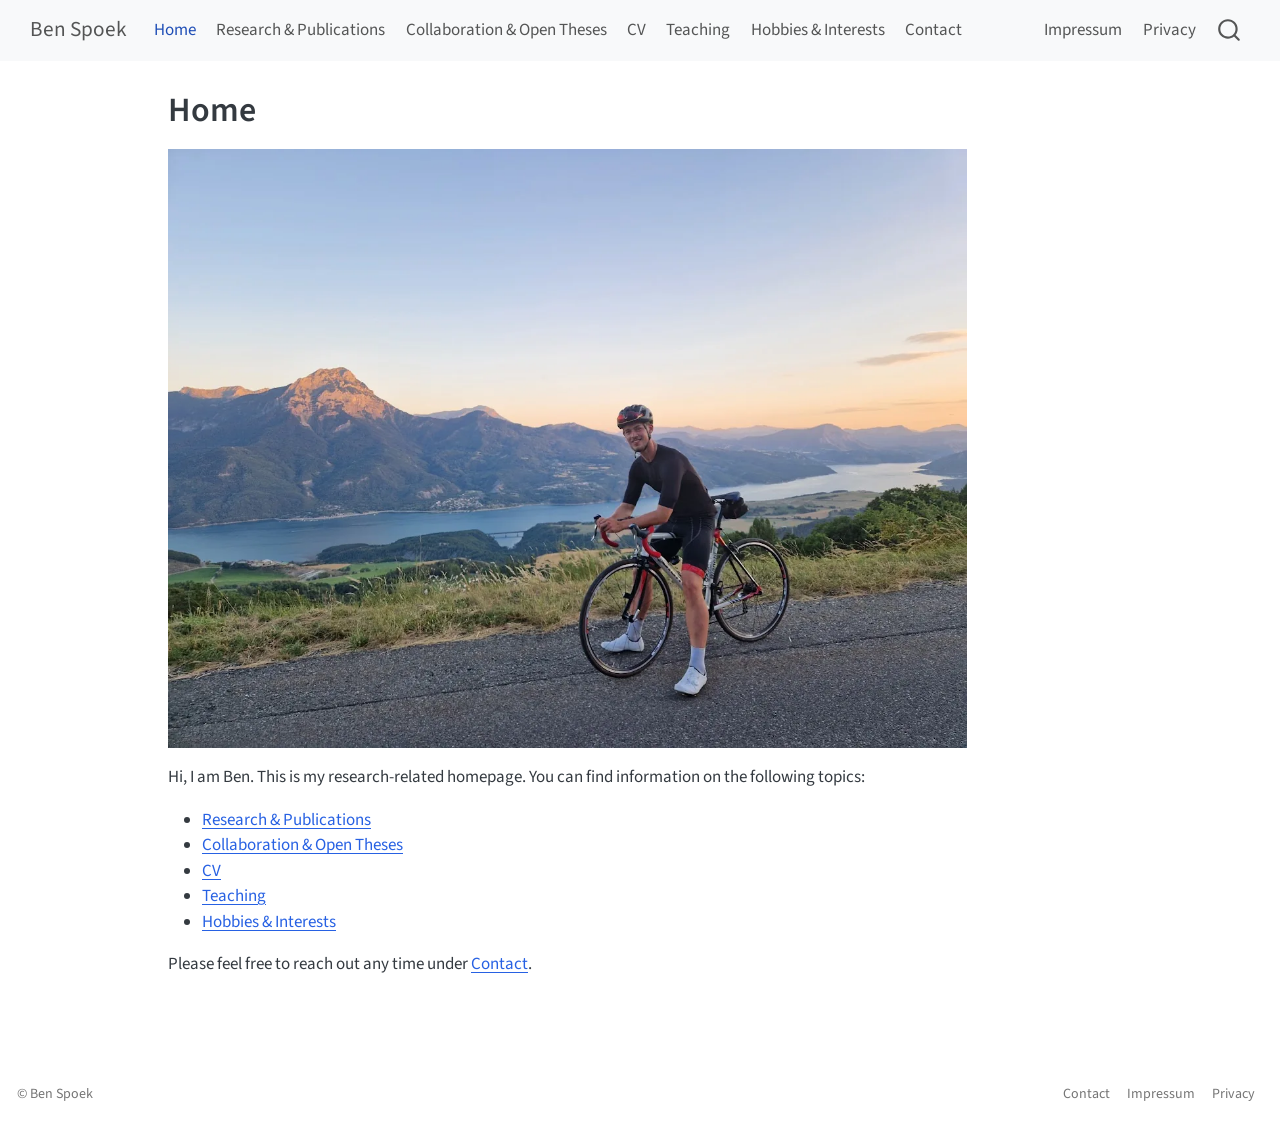
==== docs/index.html @ 50bba165 "initial commit" ====
<!DOCTYPE html>
<html xmlns="http://www.w3.org/1999/xhtml" lang="en" xml:lang="en"><head>

<meta charset="utf-8">
<meta name="generator" content="quarto-1.9.38">

<meta name="viewport" content="width=device-width, initial-scale=1.0, user-scalable=yes">


<title>Home – Ben Spoek</title>
<style>
/* Default styles provided by pandoc.
** See https://pandoc.org/MANUAL.html#variables-for-html for config info.
*/
code{white-space: pre-wrap;}
span.smallcaps{font-variant: small-caps;}
div.columns{display: flex; gap: min(4vw, 1.5em);}
div.column{flex: auto; overflow-x: auto;}
div.hanging-indent{margin-left: 1.5em; text-indent: -1.5em;}
ul.task-list{list-style: none;}
ul.task-list li input[type="checkbox"] {
  width: 0.8em;
  margin: 0 0.8em 0.2em -1em; /* quarto-specific, see https://github.com/quarto-dev/quarto-cli/issues/4556 */ 
  vertical-align: middle;
}
</style>


<script src="site_libs/quarto-nav/quarto-nav.js"></script>
<script src="site_libs/quarto-nav/headroom.min.js"></script>
<script src="site_libs/clipboard/clipboard.min.js"></script>
<script src="site_libs/quarto-search/autocomplete.umd.js"></script>
<script src="site_libs/quarto-search/fuse.min.js"></script>
<script src="site_libs/quarto-search/quarto-search.js"></script>
<meta name="quarto:offset" content="./">
<script src="site_libs/quarto-html/quarto.js" type="module"></script>
<script src="site_libs/quarto-html/tabsets/tabsets.js" type="module"></script>
<script src="site_libs/quarto-html/popper.min.js"></script>
<script src="site_libs/quarto-html/tippy.umd.min.js"></script>
<script src="site_libs/quarto-html/anchor.min.js"></script>
<link href="site_libs/quarto-html/tippy.css" rel="stylesheet">
<link href="site_libs/quarto-html/quarto-syntax-highlighting-15634bcf2e68342d4ad2dfa704d543f6.css" rel="stylesheet" id="quarto-text-highlighting-styles">
<script src="site_libs/bootstrap/bootstrap.min.js"></script>
<link href="site_libs/bootstrap/bootstrap-icons.css" rel="stylesheet">
<link href="site_libs/bootstrap/bootstrap-a0f9fd0d421825b736dc1bbcbcba2219.min.css" rel="stylesheet" append-hash="true" id="quarto-bootstrap" data-mode="light">
<script id="quarto-search-options" type="application/json">{
  "location": "navbar",
  "copy-button": false,
  "collapse-after": 3,
  "panel-placement": "end",
  "type": "overlay",
  "limit": 50,
  "keyboard-shortcut": [
    "f",
    "/",
    "s"
  ],
  "show-item-context": false,
  "language": {
    "search-no-results-text": "No results",
    "search-matching-documents-text": "matching documents",
    "search-copy-link-title": "Copy link to search",
    "search-hide-matches-text": "Hide additional matches",
    "search-more-match-text": "more match in this document",
    "search-more-matches-text": "more matches in this document",
    "search-clear-button-title": "Clear",
    "search-text-placeholder": "",
    "search-detached-cancel-button-title": "Cancel",
    "search-submit-button-title": "Submit",
    "search-label": "Search"
  }
}</script>


<link rel="stylesheet" href="styles.css">
</head>

<body class="nav-fixed quarto-light">

<div id="quarto-search-results"></div>
  <header id="quarto-header" class="headroom fixed-top">
    <nav class="navbar navbar-expand-lg " data-bs-theme="dark">
      <div class="navbar-container container-fluid">
      <div class="navbar-brand-container mx-auto">
    <a class="navbar-brand" href="./index.html">
    <span class="navbar-title">Ben Spoek</span>
    </a>
  </div>
            <div id="quarto-search" class="" title="Search"></div>
          <button class="navbar-toggler" type="button" data-bs-toggle="collapse" data-bs-target="#navbarCollapse" aria-controls="navbarCollapse" role="menu" aria-expanded="false" aria-label="Toggle navigation" onclick="if (window.quartoToggleHeadroom) { window.quartoToggleHeadroom(); }">
  <span class="navbar-toggler-icon"></span>
</button>
          <div class="collapse navbar-collapse" id="navbarCollapse">
            <ul class="navbar-nav navbar-nav-scroll me-auto">
  <li class="nav-item">
    <a class="nav-link active" href="./index.html" aria-current="page"> 
<span class="menu-text">Home</span></a>
  </li>  
  <li class="nav-item">
    <a class="nav-link" href="./research.html"> 
<span class="menu-text">Research &amp; Publications</span></a>
  </li>  
  <li class="nav-item">
    <a class="nav-link" href="./theses.html"> 
<span class="menu-text">Collaboration &amp; Open Theses</span></a>
  </li>  
  <li class="nav-item">
    <a class="nav-link" href="./cv.html"> 
<span class="menu-text">CV</span></a>
  </li>  
  <li class="nav-item">
    <a class="nav-link" href="./teaching.html"> 
<span class="menu-text">Teaching</span></a>
  </li>  
  <li class="nav-item">
    <a class="nav-link" href="./hobbies.html"> 
<span class="menu-text">Hobbies &amp; Interests</span></a>
  </li>  
  <li class="nav-item">
    <a class="nav-link" href="./contact.html"> 
<span class="menu-text">Contact</span></a>
  </li>  
</ul>
            <ul class="navbar-nav navbar-nav-scroll ms-auto">
  <li class="nav-item">
    <a class="nav-link" href="./impressum.html"> 
<span class="menu-text">Impressum</span></a>
  </li>  
  <li class="nav-item">
    <a class="nav-link" href="./privacy.html"> 
<span class="menu-text">Privacy</span></a>
  </li>  
</ul>
          </div> <!-- /navcollapse -->
            <div class="quarto-navbar-tools">
</div>
      </div> <!-- /container-fluid -->
    </nav>
</header>
<!-- content -->
<div id="quarto-content" class="quarto-container page-columns page-rows-contents page-layout-article page-navbar">
<!-- sidebar -->
<!-- margin-sidebar -->
    <div id="quarto-margin-sidebar" class="sidebar margin-sidebar zindex-bottom">
        
    </div>
<!-- main -->
<main class="content" id="quarto-document-content">

<header id="title-block-header" class="quarto-title-block default">
<div class="quarto-title">
<h1 class="title">Home</h1>
</div>



<div class="quarto-title-meta">

    
  
    
  </div>
  


</header>


<p><img src="assets/ben-spoek-home.webp" alt="Ben Spoek cycling in the mountains" class="home-photo"></p>
<p>Hi, I am Ben. This is my research-related homepage. You can find information on the following topics:</p>
<ul>
<li><a href="./research.html">Research &amp; Publications</a></li>
<li><a href="./theses.html">Collaboration &amp; Open Theses</a></li>
<li><a href="./cv.html">CV</a></li>
<li><a href="./teaching.html">Teaching</a></li>
<li><a href="./hobbies.html">Hobbies &amp; Interests</a></li>
</ul>
<p>Please feel free to reach out any time under <a href="./contact.html">Contact</a>.</p>



</main> <!-- /main -->
<script id="quarto-html-after-body" type="application/javascript">
  window.document.addEventListener("DOMContentLoaded", function (event) {
    const icon = "";
    const anchorJS = new window.AnchorJS();
    anchorJS.options = {
      placement: 'right',
      icon: icon
    };
    anchorJS.add('.anchored');
    const isCodeAnnotation = (el) => {
      for (const clz of el.classList) {
        if (clz.startsWith('code-annotation-')) {                     
          return true;
        }
      }
      return false;
    }
    const onCopySuccess = function(e) {
      // button target
      const button = e.trigger;
      // don't keep focus
      button.blur();
      // flash "checked"
      button.classList.add('code-copy-button-checked');
      var currentTitle = button.getAttribute("title");
      button.setAttribute("title", "Copied!");
      let tooltip;
      if (window.bootstrap) {
        button.setAttribute("data-bs-toggle", "tooltip");
        button.setAttribute("data-bs-placement", "left");
        button.setAttribute("data-bs-title", "Copied!");
        tooltip = new bootstrap.Tooltip(button, 
          { trigger: "manual", 
            customClass: "code-copy-button-tooltip",
            offset: [0, -8]});
        tooltip.show();    
      }
      setTimeout(function() {
        if (tooltip) {
          tooltip.hide();
          button.removeAttribute("data-bs-title");
          button.removeAttribute("data-bs-toggle");
          button.removeAttribute("data-bs-placement");
        }
        button.setAttribute("title", currentTitle);
        button.classList.remove('code-copy-button-checked');
      }, 1000);
      // clear code selection
      e.clearSelection();
    }
    const getTextToCopy = function(trigger) {
      const outerScaffold = trigger.parentElement.cloneNode(true);
      const codeEl = outerScaffold.querySelector('code');
      for (const childEl of codeEl.children) {
        if (isCodeAnnotation(childEl)) {
          childEl.remove();
        }
      }
      return codeEl.innerText;
    }
    const clipboard = new window.ClipboardJS('.code-copy-button:not([data-in-quarto-modal])', {
      text: getTextToCopy
    });
    clipboard.on('success', onCopySuccess);
    if (window.document.getElementById('quarto-embedded-source-code-modal')) {
      const clipboardModal = new window.ClipboardJS('.code-copy-button[data-in-quarto-modal]', {
        text: getTextToCopy,
        container: window.document.getElementById('quarto-embedded-source-code-modal')
      });
      clipboardModal.on('success', onCopySuccess);
    }
      var localhostRegex = new RegExp(/^(?:http|https):\/\/localhost\:?[0-9]*\//);
      var mailtoRegex = new RegExp(/^mailto:/);
        var filterRegex = new RegExp("https:\/\/benspoek\.github\.io");
      var isInternal = (href) => {
          return filterRegex.test(href) || localhostRegex.test(href) || mailtoRegex.test(href);
      }
      // Inspect non-navigation links and adorn them if external
     var links = window.document.querySelectorAll('a[href]:not(.nav-link):not(.navbar-brand):not(.toc-action):not(.sidebar-link):not(.sidebar-item-toggle):not(.pagination-link):not(.no-external):not([aria-hidden]):not(.dropdown-item):not(.quarto-navigation-tool):not(.about-link)');
      for (var i=0; i<links.length; i++) {
        const link = links[i];
        if (!isInternal(link.href)) {
          // undo the damage that might have been done by quarto-nav.js in the case of
          // links that we want to consider external
          if (link.dataset.originalHref !== undefined) {
            link.href = link.dataset.originalHref;
          }
        }
      }
    function tippyHover(el, contentFn, onTriggerFn, onUntriggerFn) {
      const config = {
        allowHTML: true,
        maxWidth: 500,
        delay: 100,
        arrow: false,
        appendTo: function(el) {
            return el.parentElement;
        },
        interactive: true,
        interactiveBorder: 10,
        theme: 'quarto',
        placement: 'bottom-start',
      };
      if (contentFn) {
        config.content = contentFn;
      }
      if (onTriggerFn) {
        config.onTrigger = onTriggerFn;
      }
      if (onUntriggerFn) {
        config.onUntrigger = onUntriggerFn;
      }
      window.tippy(el, config); 
    }
    const noterefs = window.document.querySelectorAll('a[role="doc-noteref"]');
    for (var i=0; i<noterefs.length; i++) {
      const ref = noterefs[i];
      tippyHover(ref, function() {
        // use id or data attribute instead here
        let href = ref.getAttribute('data-footnote-href') || ref.getAttribute('href');
        try { href = new URL(href).hash; } catch {}
        const id = href.replace(/^#\/?/, "");
        const note = window.document.getElementById(id);
        if (note) {
          return note.innerHTML;
        } else {
          return "";
        }
      });
    }
    const xrefs = window.document.querySelectorAll('a.quarto-xref');
    const processXRef = (id, note) => {
      // Strip column container classes
      const stripColumnClz = (el) => {
        el.classList.remove("page-full", "page-columns");
        if (el.children) {
          for (const child of el.children) {
            stripColumnClz(child);
          }
        }
      }
      stripColumnClz(note)
      if (id === null || id.startsWith('sec-')) {
        // Special case sections, only their first couple elements
        const container = document.createElement("div");
        if (note.children && note.children.length > 2) {
          container.appendChild(note.children[0].cloneNode(true));
          for (let i = 1; i < note.children.length; i++) {
            const child = note.children[i];
            if (child.tagName === "P" && child.innerText === "") {
              continue;
            } else {
              container.appendChild(child.cloneNode(true));
              break;
            }
          }
          if (window.Quarto?.typesetMath) {
            window.Quarto.typesetMath(container);
          }
          return container.innerHTML
        } else {
          if (window.Quarto?.typesetMath) {
            window.Quarto.typesetMath(note);
          }
          return note.innerHTML;
        }
      } else {
        // Remove any anchor links if they are present
        const anchorLink = note.querySelector('a.anchorjs-link');
        if (anchorLink) {
          anchorLink.remove();
        }
        if (window.Quarto?.typesetMath) {
          window.Quarto.typesetMath(note);
        }
        if (note.classList.contains("callout")) {
          return note.outerHTML;
        } else {
          return note.innerHTML;
        }
      }
    }
    for (var i=0; i<xrefs.length; i++) {
      const xref = xrefs[i];
      tippyHover(xref, undefined, function(instance) {
        instance.disable();
        let url = xref.getAttribute('href');
        let hash = undefined; 
        if (url.startsWith('#')) {
          hash = url;
        } else {
          try { hash = new URL(url).hash; } catch {}
        }
        if (hash) {
          const id = hash.replace(/^#\/?/, "");
          const note = window.document.getElementById(id);
          if (note !== null) {
            try {
              const html = processXRef(id, note.cloneNode(true));
              instance.setContent(html);
            } finally {
              instance.enable();
              instance.show();
            }
          } else {
            // See if we can fetch this
            fetch(url.split('#')[0])
            .then(res => res.text())
            .then(html => {
              const parser = new DOMParser();
              const htmlDoc = parser.parseFromString(html, "text/html");
              const note = htmlDoc.getElementById(id);
              if (note !== null) {
                const html = processXRef(id, note);
                instance.setContent(html);
              } 
            }).finally(() => {
              instance.enable();
              instance.show();
            });
          }
        } else {
          // See if we can fetch a full url (with no hash to target)
          // This is a special case and we should probably do some content thinning / targeting
          fetch(url)
          .then(res => res.text())
          .then(html => {
            const parser = new DOMParser();
            const htmlDoc = parser.parseFromString(html, "text/html");
            const note = htmlDoc.querySelector('main.content');
            if (note !== null) {
              // This should only happen for chapter cross references
              // (since there is no id in the URL)
              // remove the first header
              if (note.children.length > 0 && note.children[0].tagName === "HEADER") {
                note.children[0].remove();
              }
              const html = processXRef(null, note);
              instance.setContent(html);
            } 
          }).finally(() => {
            instance.enable();
            instance.show();
          });
        }
      }, function(instance) {
      });
    }
        let selectedAnnoteEl;
        const selectorForAnnotation = ( cell, annotation) => {
          let cellAttr = 'data-code-cell="' + cell + '"';
          let lineAttr = 'data-code-annotation="' +  annotation + '"';
          const selector = 'span[' + cellAttr + '][' + lineAttr + ']';
          return selector;
        }
        const selectCodeLines = (annoteEl) => {
          const doc = window.document;
          const targetCell = annoteEl.getAttribute("data-target-cell");
          const targetAnnotation = annoteEl.getAttribute("data-target-annotation");
          const annoteSpan = window.document.querySelector(selectorForAnnotation(targetCell, targetAnnotation));
          const lines = annoteSpan.getAttribute("data-code-lines").split(",");
          const lineIds = lines.map((line) => {
            return targetCell + "-" + line;
          })
          let top = null;
          let height = null;
          let parent = null;
          if (lineIds.length > 0) {
              //compute the position of the single el (top and bottom and make a div)
              const el = window.document.getElementById(lineIds[0]);
              top = el.offsetTop;
              height = el.offsetHeight;
              parent = el.parentElement.parentElement;
            if (lineIds.length > 1) {
              const lastEl = window.document.getElementById(lineIds[lineIds.length - 1]);
              const bottom = lastEl.offsetTop + lastEl.offsetHeight;
              height = bottom - top;
            }
            if (top !== null && height !== null && parent !== null) {
              // cook up a div (if necessary) and position it 
              let div = window.document.getElementById("code-annotation-line-highlight");
              if (div === null) {
                div = window.document.createElement("div");
                div.setAttribute("id", "code-annotation-line-highlight");
                div.style.position = 'absolute';
                parent.appendChild(div);
              }
              div.style.top = top - 2 + "px";
              div.style.height = height + 4 + "px";
              div.style.left = 0;
              let gutterDiv = window.document.getElementById("code-annotation-line-highlight-gutter");
              if (gutterDiv === null) {
                gutterDiv = window.document.createElement("div");
                gutterDiv.setAttribute("id", "code-annotation-line-highlight-gutter");
                gutterDiv.style.position = 'absolute';
                const codeCell = window.document.getElementById(targetCell);
                const gutter = codeCell.querySelector('.code-annotation-gutter');
                gutter.appendChild(gutterDiv);
              }
              gutterDiv.style.top = top - 2 + "px";
              gutterDiv.style.height = height + 4 + "px";
            }
            selectedAnnoteEl = annoteEl;
          }
        };
        const unselectCodeLines = () => {
          const elementsIds = ["code-annotation-line-highlight", "code-annotation-line-highlight-gutter"];
          elementsIds.forEach((elId) => {
            const div = window.document.getElementById(elId);
            if (div) {
              div.remove();
            }
          });
          selectedAnnoteEl = undefined;
        };
          // Handle positioning of the toggle
      window.addEventListener(
        "resize",
        throttle(() => {
          elRect = undefined;
          if (selectedAnnoteEl) {
            selectCodeLines(selectedAnnoteEl);
          }
        }, 10)
      );
      function throttle(fn, ms) {
      let throttle = false;
      let timer;
        return (...args) => {
          if(!throttle) { // first call gets through
              fn.apply(this, args);
              throttle = true;
          } else { // all the others get throttled
              if(timer) clearTimeout(timer); // cancel #2
              timer = setTimeout(() => {
                fn.apply(this, args);
                timer = throttle = false;
              }, ms);
          }
        };
      }
        // Attach click handler to the DT
        const annoteDls = window.document.querySelectorAll('dt[data-target-cell]');
        for (const annoteDlNode of annoteDls) {
          annoteDlNode.addEventListener('click', (event) => {
            const clickedEl = event.target;
            if (clickedEl !== selectedAnnoteEl) {
              unselectCodeLines();
              const activeEl = window.document.querySelector('dt[data-target-cell].code-annotation-active');
              if (activeEl) {
                activeEl.classList.remove('code-annotation-active');
              }
              selectCodeLines(clickedEl);
              clickedEl.classList.add('code-annotation-active');
            } else {
              // Unselect the line
              unselectCodeLines();
              clickedEl.classList.remove('code-annotation-active');
            }
          });
        }
    const findCites = (el) => {
      const parentEl = el.parentElement;
      if (parentEl) {
        const cites = parentEl.dataset.cites;
        if (cites) {
          return {
            el,
            cites: cites.split(' ')
          };
        } else {
          return findCites(el.parentElement)
        }
      } else {
        return undefined;
      }
    };
    var bibliorefs = window.document.querySelectorAll('a[role="doc-biblioref"]');
    for (var i=0; i<bibliorefs.length; i++) {
      const ref = bibliorefs[i];
      const citeInfo = findCites(ref);
      if (citeInfo) {
        tippyHover(citeInfo.el, function() {
          var popup = window.document.createElement('div');
          citeInfo.cites.forEach(function(cite) {
            var citeDiv = window.document.createElement('div');
            citeDiv.classList.add('hanging-indent');
            citeDiv.classList.add('csl-entry');
            var biblioDiv = window.document.getElementById('ref-' + cite);
            if (biblioDiv) {
              citeDiv.innerHTML = biblioDiv.innerHTML;
            }
            popup.appendChild(citeDiv);
          });
          return popup.innerHTML;
        });
      }
    }
  });
  </script>
</div> <!-- /content -->
<footer class="footer">
  <div class="nav-footer">
    <div class="nav-footer-left">
<p>© Ben Spoek</p>
</div>   
    <div class="nav-footer-center">
      &nbsp;
    </div>
    <div class="nav-footer-right">
      <ul class="footer-items list-unstyled">
    <li class="nav-item">
    <a class="nav-link" href="./contact.html">
<p>Contact</p>
</a>
  </li>  
    <li class="nav-item">
    <a class="nav-link" href="./impressum.html">
<p>Impressum</p>
</a>
  </li>  
    <li class="nav-item">
    <a class="nav-link" href="./privacy.html">
<p>Privacy</p>
</a>
  </li>  
</ul>
    </div>
  </div>
</footer>




</body></html>
---- docs/site_libs/quarto-html/tippy.css ----
.tippy-box[data-animation=fade][data-state=hidden]{opacity:0}[data-tippy-root]{max-width:calc(100vw - 10px)}.tippy-box{position:relative;background-color:#333;color:#fff;border-radius:4px;font-size:14px;line-height:1.4;white-space:normal;outline:0;transition-property:transform,visibility,opacity}.tippy-box[data-placement^=top]>.tippy-arrow{bottom:0}.tippy-box[data-placement^=top]>.tippy-arrow:before{bottom:-7px;left:0;border-width:8px 8px 0;border-top-color:initial;transform-origin:center top}.tippy-box[data-placement^=bottom]>.tippy-arrow{top:0}.tippy-box[data-placement^=bottom]>.tippy-arrow:before{top:-7px;left:0;border-width:0 8px 8px;border-bottom-color:initial;transform-origin:center bottom}.tippy-box[data-placement^=left]>.tippy-arrow{right:0}.tippy-box[data-placement^=left]>.tippy-arrow:before{border-width:8px 0 8px 8px;border-left-color:initial;right:-7px;transform-origin:center left}.tippy-box[data-placement^=right]>.tippy-arrow{left:0}.tippy-box[data-placement^=right]>.tippy-arrow:before{left:-7px;border-width:8px 8px 8px 0;border-right-color:initial;transform-origin:center right}.tippy-box[data-inertia][data-state=visible]{transition-timing-function:cubic-bezier(.54,1.5,.38,1.11)}.tippy-arrow{width:16px;height:16px;color:#333}.tippy-arrow:before{content:"";position:absolute;border-color:transparent;border-style:solid}.tippy-content{position:relative;padding:5px 9px;z-index:1}
---- docs/site_libs/quarto-html/quarto-syntax-highlighting-15634bcf2e68342d4ad2dfa704d543f6.css ----
/* quarto syntax highlight colors */
:root {
  --quarto-hl-ot-color: #003B4F;
  --quarto-hl-at-color: #657422;
  --quarto-hl-ss-color: #20794D;
  --quarto-hl-an-color: #5E5E5E;
  --quarto-hl-fu-color: #4758AB;
  --quarto-hl-st-color: #20794D;
  --quarto-hl-cf-color: #003B4F;
  --quarto-hl-op-color: #5E5E5E;
  --quarto-hl-er-color: #AD0000;
  --quarto-hl-bn-color: #AD0000;
  --quarto-hl-al-color: #AD0000;
  --quarto-hl-va-color: #111111;
  --quarto-hl-bu-color: inherit;
  --quarto-hl-ex-color: inherit;
  --quarto-hl-pp-color: #AD0000;
  --quarto-hl-in-color: #5E5E5E;
  --quarto-hl-vs-color: #20794D;
  --quarto-hl-wa-color: #5E5E5E;
  --quarto-hl-do-color: #5E5E5E;
  --quarto-hl-im-color: #00769E;
  --quarto-hl-ch-color: #20794D;
  --quarto-hl-dt-color: #AD0000;
  --quarto-hl-fl-color: #AD0000;
  --quarto-hl-co-color: #5E5E5E;
  --quarto-hl-cv-color: #5E5E5E;
  --quarto-hl-cn-color: #8f5902;
  --quarto-hl-sc-color: #5E5E5E;
  --quarto-hl-dv-color: #AD0000;
  --quarto-hl-kw-color: #003B4F;
}

/* other quarto variables */
:root {
  --quarto-font-monospace: SFMono-Regular, Menlo, Monaco, Consolas, "Liberation Mono", "Courier New", monospace;
}

/* syntax highlight based on Pandoc's rules */
pre > code.sourceCode > span {
  color: #003B4F;
}

code.sourceCode > span {
  color: #003B4F;
}

div.sourceCode,
div.sourceCode pre.sourceCode {
  color: #003B4F;
}

/* Normal */
code span {
  color: #003B4F;
}

/* Alert */
code span.al {
  color: #AD0000;
  font-style: inherit;
}

/* Annotation */
code span.an {
  color: #5E5E5E;
  font-style: inherit;
}

/* Attribute */
code span.at {
  color: #657422;
  font-style: inherit;
}

/* BaseN */
code span.bn {
  color: #AD0000;
  font-style: inherit;
}

/* BuiltIn */
code span.bu {
  font-style: inherit;
}

/* ControlFlow */
code span.cf {
  color: #003B4F;
  font-weight: bold;
  font-style: inherit;
}

/* Char */
code span.ch {
  color: #20794D;
  font-style: inherit;
}

/* Constant */
code span.cn {
  color: #8f5902;
  font-style: inherit;
}

/* Comment */
code span.co {
  color: #5E5E5E;
  font-style: inherit;
}

/* CommentVar */
code span.cv {
  color: #5E5E5E;
  font-style: italic;
}

/* Documentation */
code span.do {
  color: #5E5E5E;
  font-style: italic;
}

/* DataType */
code span.dt {
  color: #AD0000;
  font-style: inherit;
}

/* DecVal */
code span.dv {
  color: #AD0000;
  font-style: inherit;
}

/* Error */
code span.er {
  color: #AD0000;
  font-style: inherit;
}

/* Extension */
code span.ex {
  font-style: inherit;
}

/* Float */
code span.fl {
  color: #AD0000;
  font-style: inherit;
}

/* Function */
code span.fu {
  color: #4758AB;
  font-style: inherit;
}

/* Import */
code span.im {
  color: #00769E;
  font-style: inherit;
}

/* Information */
code span.in {
  color: #5E5E5E;
  font-style: inherit;
}

/* Keyword */
code span.kw {
  color: #003B4F;
  font-weight: bold;
  font-style: inherit;
}

/* Operator */
code span.op {
  color: #5E5E5E;
  font-style: inherit;
}

/* Other */
code span.ot {
  color: #003B4F;
  font-style: inherit;
}

/* Preprocessor */
code span.pp {
  color: #AD0000;
  font-style: inherit;
}

/* SpecialChar */
code span.sc {
  color: #5E5E5E;
  font-style: inherit;
}

/* SpecialString */
code span.ss {
  color: #20794D;
  font-style: inherit;
}

/* String */
code span.st {
  color: #20794D;
  font-style: inherit;
}

/* Variable */
code span.va {
  color: #111111;
  font-style: inherit;
}

/* VerbatimString */
code span.vs {
  color: #20794D;
  font-style: inherit;
}

/* Warning */
code span.wa {
  color: #5E5E5E;
  font-style: italic;
}

.prevent-inlining {
  content: "</";
}

/*# sourceMappingURL=f23921c56f73e400b49028c9186a1aa0.css.map */
---- docs/styles.css ----
.hobby-gallery {
  display: grid;
  grid-template-columns: repeat(auto-fit, minmax(220px, 1fr));
  gap: 1rem;
  margin-top: 1.5rem;
}

.hobby-gallery figure {
  margin: 0;
}

.hobby-gallery img {
  width: 100%;
  height: auto;
  border-radius: 6px;
}

.hobby-gallery figcaption {
  margin-top: 0.35rem;
  color: #555;
  font-size: 0.95rem;
}

.home-photo {
  width: 100%;
}

.thesis-entry {
  border: 1px solid #dee2e6;
  border-radius: 6px;
  padding: 1rem;
  margin: 1rem 0;
}

.thesis-entry h4 {
  margin-top: 0;
}

.thesis-meta {
  display: grid;
  gap: 0.25rem;
  margin: 0.75rem 0;
}

.thesis-description {
  margin-top: 0.75rem;
}

.thesis-description summary {
  cursor: pointer;
  font-weight: 600;
}

.thesis-note {
  margin-bottom: 0;
  color: #555;
}

.research-entry,
.publication-entry {
  border: 1px solid #dee2e6;
  border-radius: 6px;
  padding: 1rem;
  margin: 1rem 0;
}

.research-entry h3,
.publication-entry h3 {
  margin-top: 0;
}

.publication-meta {
  display: grid;
  gap: 0.25rem;
  margin: 0.75rem 0;
}

.publication-description {
  margin-top: 0.75rem;
}

.publication-description summary {
  cursor: pointer;
  font-weight: 600;
}

.application-interests {
  display: grid;
  grid-template-columns: minmax(0, 1.2fr) minmax(220px, 0.8fr);
  gap: 1.25rem;
  align-items: start;
  margin: 1rem 0;
}

.application-interests figure {
  margin: 0;
}

.application-interests > p {
  margin: 0;
}

.application-interests img {
  width: 100%;
  aspect-ratio: 4 / 5;
  object-fit: cover;
  border-radius: 6px;
}

.application-interests figcaption {
  margin-top: 0.35rem;
  color: #555;
  font-size: 0.95rem;
}

@media (max-width: 700px) {
  .application-interests {
    grid-template-columns: 1fr;
  }
}
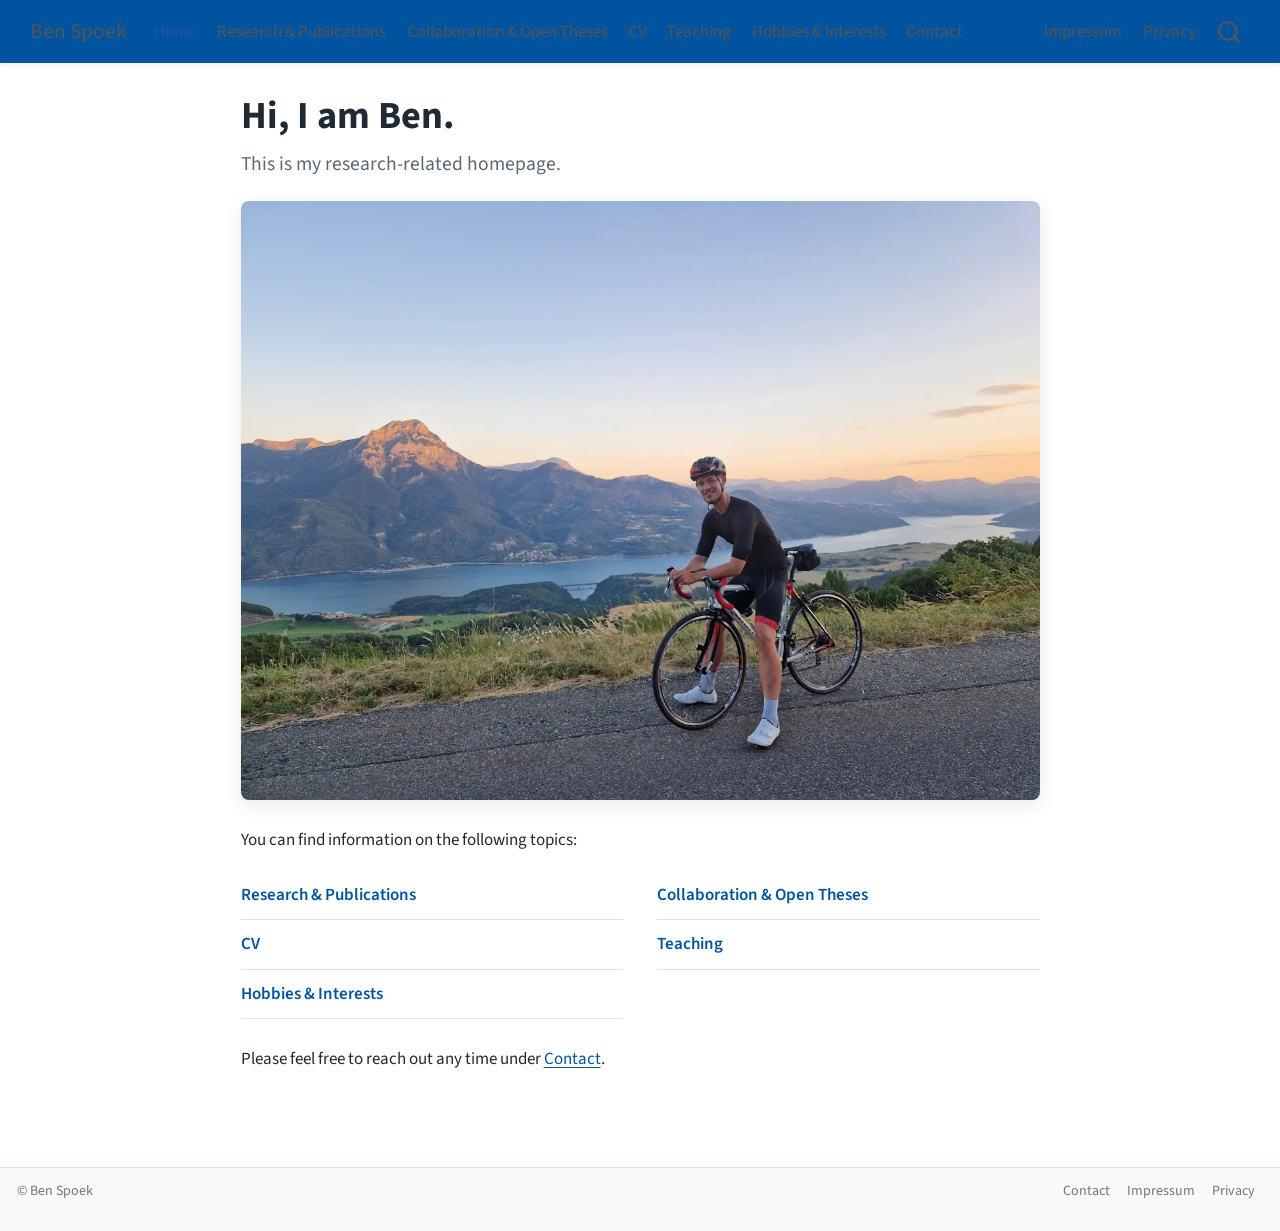
==== commit c8a578fd: "edit minor fixes" ====
--- a/docs/index.html
+++ b/docs/index.html
@@ -7,7 +7,7 @@
 <meta name="viewport" content="width=device-width, initial-scale=1.0, user-scalable=yes">
 
 
-<title>Home – Ben Spoek</title>
+<title>Predictive Control and Energy Systems Research – Ben Spoek</title>
 <style>
 /* Default styles provided by pandoc.
 ** See https://pandoc.org/MANUAL.html#variables-for-html for config info.
@@ -75,7 +75,7 @@
 <link rel="stylesheet" href="styles.css">
 </head>
 
-<body class="nav-fixed quarto-light">
+<body class="nav-fixed home-page fullcontent quarto-light">
 
 <div id="quarto-search-results"></div>
   <header id="quarto-header" class="headroom fixed-top">
@@ -141,9 +141,7 @@
 <div id="quarto-content" class="quarto-container page-columns page-rows-contents page-layout-article page-navbar">
 <!-- sidebar -->
 <!-- margin-sidebar -->
-    <div id="quarto-margin-sidebar" class="sidebar margin-sidebar zindex-bottom">
-        
-    </div>
+    
 <!-- main -->
 <main class="content" id="quarto-document-content">
 
@@ -166,8 +164,17 @@
 </header>
 
 
+<div class="home-intro">
+<h1 class="home-greeting">
+Hi, I am Ben.
+</h1>
+<p class="home-lead">
+This is my research-related homepage.
+</p>
+</div>
 <p><img src="assets/ben-spoek-home.webp" alt="Ben Spoek cycling in the mountains" class="home-photo"></p>
-<p>Hi, I am Ben. This is my research-related homepage. You can find information on the following topics:</p>
+<p>You can find information on the following topics:</p>
+<div class="home-topics">
 <ul>
 <li><a href="./research.html">Research &amp; Publications</a></li>
 <li><a href="./theses.html">Collaboration &amp; Open Theses</a></li>
@@ -175,6 +182,7 @@
 <li><a href="./teaching.html">Teaching</a></li>
 <li><a href="./hobbies.html">Hobbies &amp; Interests</a></li>
 </ul>
+</div>
 <p>Please feel free to reach out any time under <a href="./contact.html">Contact</a>.</p>
 
 
--- a/docs/styles.css
+++ b/docs/styles.css
@@ -1,15 +1,93 @@
+:root {
+  --site-accent: #00549f;
+  --site-accent-dark: #003b70;
+  --site-ink: #202a33;
+  --site-muted: #5a6672;
+  --site-border: #dbe3ea;
+  --site-surface: #f7f9fb;
+  --bs-primary: var(--site-accent);
+  --bs-link-color: var(--site-accent);
+  --bs-link-hover-color: var(--site-accent-dark);
+}
+
+body {
+  color: var(--site-ink);
+  line-height: 1.65;
+}
+
+main a {
+  color: var(--site-accent);
+  text-decoration-thickness: 1px;
+  text-underline-offset: 0.16em;
+}
+
+main a:hover {
+  color: var(--site-accent-dark);
+}
+
+main h1,
+main h2,
+main h3,
+main h4 {
+  color: var(--site-ink);
+  letter-spacing: 0;
+}
+
+main h2 {
+  padding-bottom: 0.35rem;
+  border-bottom: 1px solid var(--site-border);
+}
+
+.navbar {
+  background-color: var(--site-accent);
+  box-shadow: 0 1px 6px rgb(23 39 52 / 12%);
+}
+
+.navbar .nav-link.active {
+  font-weight: 600;
+}
+
+.nav-footer {
+  background: var(--site-surface);
+  border-top: 1px solid var(--site-border);
+}
+
+.home-intro {
+  max-width: 52rem;
+  margin-bottom: 1.25rem;
+}
+
+.home-page #title-block-header {
+  display: none;
+}
+
+.home-greeting {
+  margin: 0;
+  color: var(--site-ink);
+  font-size: 2.25rem;
+  font-weight: 700;
+  line-height: 1.2;
+}
+
+.home-lead {
+  margin: 0.45rem 0 0;
+  color: var(--site-muted);
+  font-size: 1.15rem;
+}
+
 .hobby-gallery {
-  display: grid;
-  grid-template-columns: repeat(auto-fit, minmax(220px, 1fr));
-  gap: 1rem;
+  column-count: 3;
+  column-gap: 1rem;
   margin-top: 1.5rem;
 }
 
 .hobby-gallery figure {
-  margin: 0;
+  break-inside: avoid;
+  margin: 0 0 1rem;
 }
 
 .hobby-gallery img {
+  display: block;
   width: 100%;
   height: auto;
   border-radius: 6px;
@@ -22,14 +100,41 @@
 }
 
 .home-photo {
+  display: block;
   width: 100%;
+  height: auto;
+  margin: 0.5rem 0 1.5rem;
+  border-radius: 8px;
+  box-shadow: 0 5px 18px rgb(23 39 52 / 10%);
+}
+
+.home-topics ul {
+  display: grid;
+  grid-template-columns: repeat(2, minmax(0, 1fr));
+  gap: 0 2rem;
+  padding: 0;
+  margin: 0.4rem 0 1.5rem;
+  list-style: none;
+}
+
+.home-topics li {
+  padding: 0.6rem 0;
+  border-bottom: 1px solid var(--site-border);
+}
+
+.home-topics a {
+  font-weight: 600;
+  text-decoration: none;
 }
 
 .thesis-entry {
-  border: 1px solid #dee2e6;
-  border-radius: 6px;
-  padding: 1rem;
+  border: 1px solid var(--site-border);
+  border-left: 3px solid var(--site-accent);
+  border-radius: 6px;
+  padding: 1.1rem 1.2rem;
   margin: 1rem 0;
+  background: var(--site-surface);
+  box-shadow: 0 2px 8px rgb(23 39 52 / 4%);
 }
 
 .thesis-entry h4 {
@@ -48,6 +153,7 @@
 
 .thesis-description summary {
   cursor: pointer;
+  color: var(--site-accent-dark);
   font-weight: 600;
 }
 
@@ -58,10 +164,13 @@
 
 .research-entry,
 .publication-entry {
-  border: 1px solid #dee2e6;
-  border-radius: 6px;
-  padding: 1rem;
+  border: 1px solid var(--site-border);
+  border-left: 3px solid var(--site-accent);
+  border-radius: 6px;
+  padding: 1.1rem 1.2rem;
   margin: 1rem 0;
+  background: var(--site-surface);
+  box-shadow: 0 2px 8px rgb(23 39 52 / 4%);
 }
 
 .research-entry h3,
@@ -81,6 +190,7 @@
 
 .publication-description summary {
   cursor: pointer;
+  color: var(--site-accent-dark);
   font-weight: 600;
 }
 
@@ -114,7 +224,25 @@
 }
 
 @media (max-width: 700px) {
+  .home-greeting {
+    font-size: 1.9rem;
+  }
+
+  .home-topics ul {
+    grid-template-columns: 1fr;
+  }
+
+  .hobby-gallery {
+    column-count: 2;
+  }
+
   .application-interests {
     grid-template-columns: 1fr;
   }
 }
+
+@media (max-width: 480px) {
+  .hobby-gallery {
+    column-count: 1;
+  }
+}
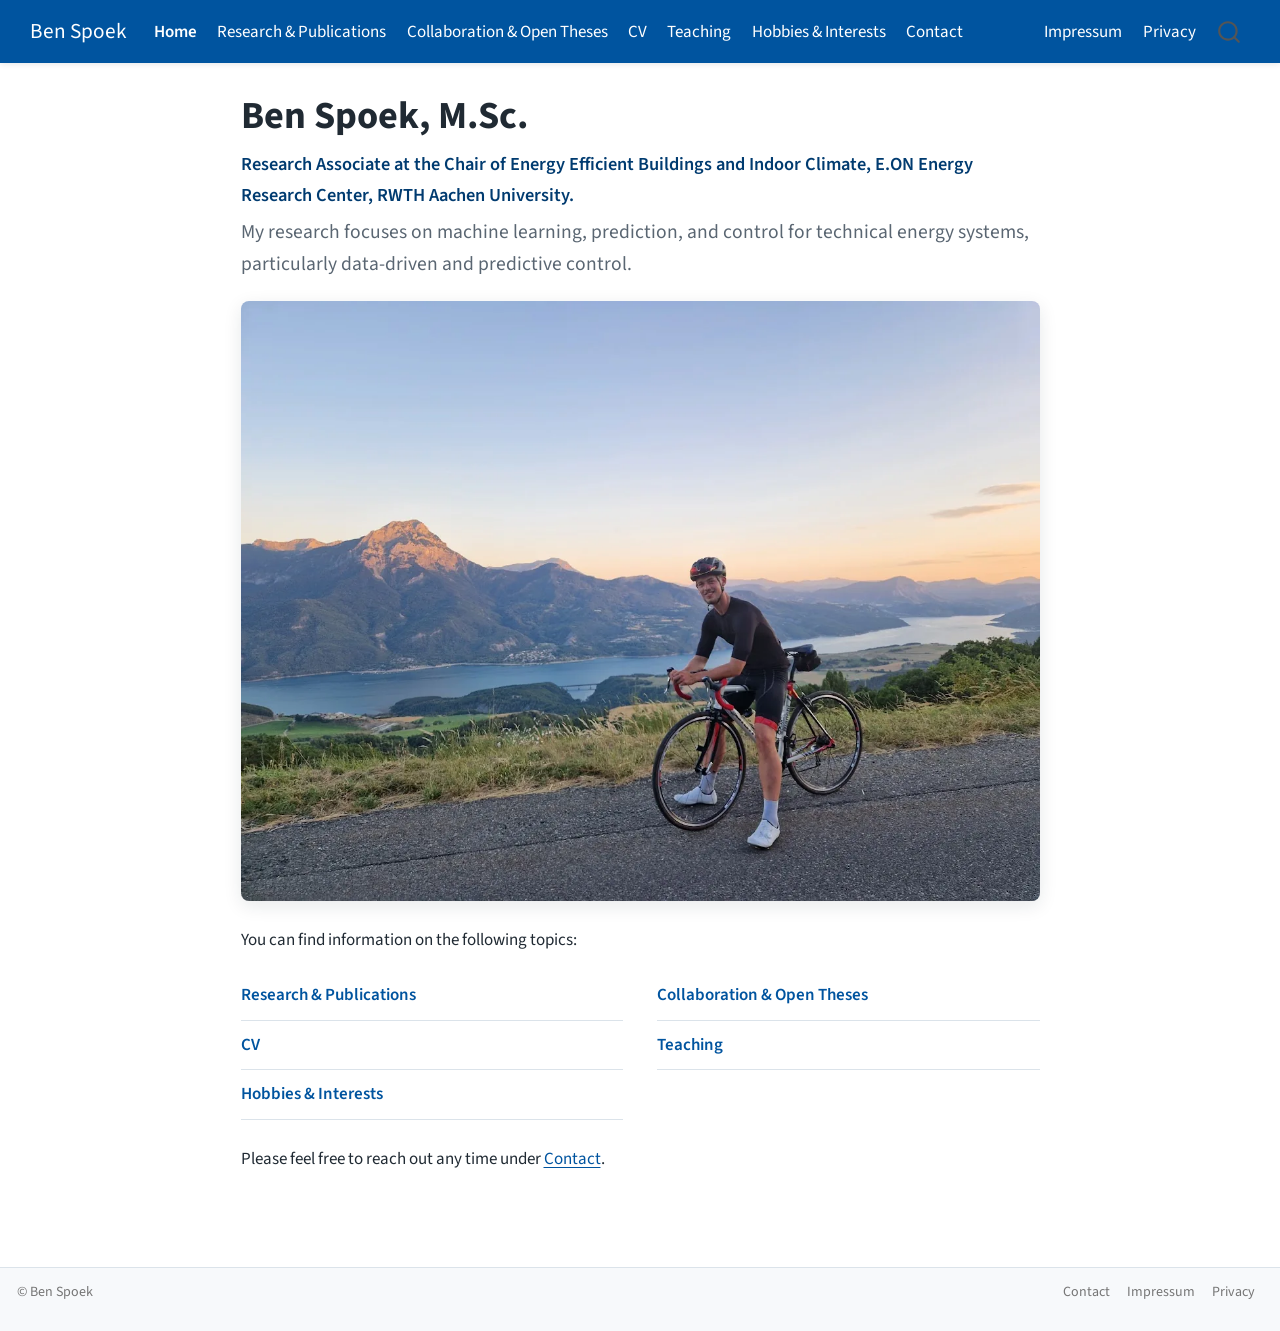
==== commit 349b5db9: "Improve search metadata and homepage identity" ====
--- a/docs/index.html
+++ b/docs/index.html
@@ -6,6 +6,7 @@
 
 <meta name="viewport" content="width=device-width, initial-scale=1.0, user-scalable=yes">
 
+<meta name="description" content="Ben Spoek is a Research Associate at RWTH Aachen University working on machine learning, prediction, and control for technical energy systems.">
 
 <title>Predictive Control and Energy Systems Research – Ben Spoek</title>
 <style>
@@ -73,6 +74,7 @@
 
 
 <link rel="stylesheet" href="styles.css">
+<link rel="canonical" href="https://benspoek.github.io/">
 </head>
 
 <body class="nav-fixed home-page fullcontent quarto-light">
@@ -166,10 +168,13 @@
 
 <div class="home-intro">
 <h1 class="home-greeting">
-Hi, I am Ben.
+Ben Spoek, M.Sc.
 </h1>
+<p class="home-role">
+Research Associate at the Chair of Energy Efficient Buildings and Indoor Climate, E.ON Energy Research Center, RWTH Aachen University.
+</p>
 <p class="home-lead">
-This is my research-related homepage.
+My research focuses on machine learning, prediction, and control for technical energy systems, particularly data-driven and predictive control.
 </p>
 </div>
 <p><img src="assets/ben-spoek-home.webp" alt="Ben Spoek cycling in the mountains" class="home-photo"></p>
--- a/docs/styles.css
+++ b/docs/styles.css
@@ -39,11 +39,24 @@
 }
 
 .navbar {
+  --bs-navbar-color: #fff;
+  --bs-navbar-hover-color: #fff;
+  --bs-navbar-active-color: #fff;
+  --bs-navbar-brand-color: #fff;
+  --bs-navbar-brand-hover-color: #fff;
   background-color: var(--site-accent);
   box-shadow: 0 1px 6px rgb(23 39 52 / 12%);
 }
 
+.navbar .navbar-brand,
+.navbar .nav-link,
+.navbar .nav-link:hover,
+.navbar .nav-link:focus {
+  color: #fff;
+}
+
 .navbar .nav-link.active {
+  color: #fff;
   font-weight: 600;
 }
 
@@ -70,9 +83,16 @@
 }
 
 .home-lead {
-  margin: 0.45rem 0 0;
+  margin: 0.35rem 0 0;
   color: var(--site-muted);
   font-size: 1.15rem;
+}
+
+.home-role {
+  margin: 0.55rem 0 0;
+  color: var(--site-accent-dark);
+  font-size: 1.08rem;
+  font-weight: 600;
 }
 
 .hobby-gallery {
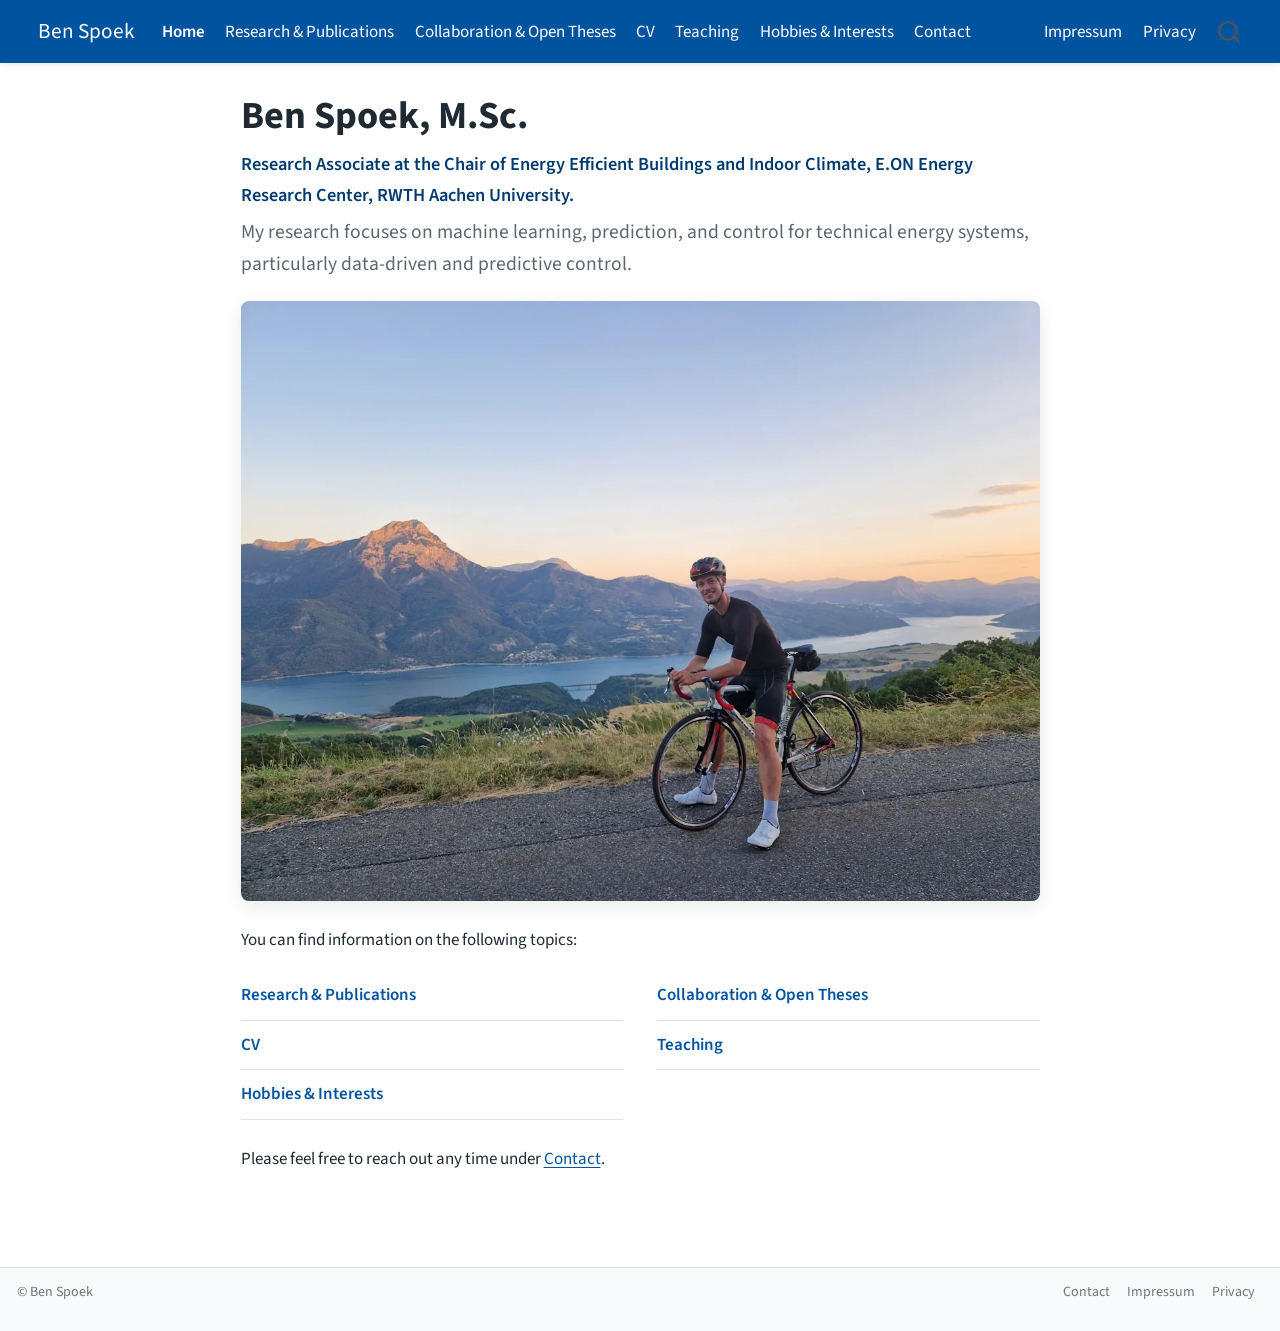
==== commit eca5501d: "Add personal site name and favicon" ====
--- a/docs/index.html
+++ b/docs/index.html
@@ -34,6 +34,7 @@
 <script src="site_libs/quarto-search/fuse.min.js"></script>
 <script src="site_libs/quarto-search/quarto-search.js"></script>
 <meta name="quarto:offset" content="./">
+<link href="./assets/favicon.svg" rel="icon" type="image/svg+xml">
 <script src="site_libs/quarto-html/quarto.js" type="module"></script>
 <script src="site_libs/quarto-html/tabsets/tabsets.js" type="module"></script>
 <script src="site_libs/quarto-html/popper.min.js"></script>
@@ -71,6 +72,16 @@
     "search-label": "Search"
   }
 }</script>
+<meta property="og:site_name" content="Ben Spoek">
+<script type="application/ld+json">
+{
+  "@context": "https://schema.org",
+  "@type": "WebSite",
+  "name": "Ben Spoek",
+  "alternateName": ["Ben Spoek Research", "benspoek.github.io"],
+  "url": "https://benspoek.github.io/"
+}
+</script>
 
 
 <link rel="stylesheet" href="styles.css">
@@ -84,6 +95,10 @@
     <nav class="navbar navbar-expand-lg " data-bs-theme="dark">
       <div class="navbar-container container-fluid">
       <div class="navbar-brand-container mx-auto">
+    <a href="./index.html" class="navbar-brand navbar-brand-logo">
+    <img src="./assets/favicon.svg" alt="Ben Spoek" class="navbar-logo light-content">
+    <img src="./assets/favicon.svg" alt="Ben Spoek" class="navbar-logo dark-content">
+    </a>
     <a class="navbar-brand" href="./index.html">
     <span class="navbar-title">Ben Spoek</span>
     </a>
@@ -177,7 +192,9 @@
 My research focuses on machine learning, prediction, and control for technical energy systems, particularly data-driven and predictive control.
 </p>
 </div>
+<div data-nosnippet="">
 <p><img src="assets/ben-spoek-home.webp" alt="Ben Spoek cycling in the mountains" class="home-photo"></p>
+</div>
 <p>You can find information on the following topics:</p>
 <div class="home-topics">
 <ul>
